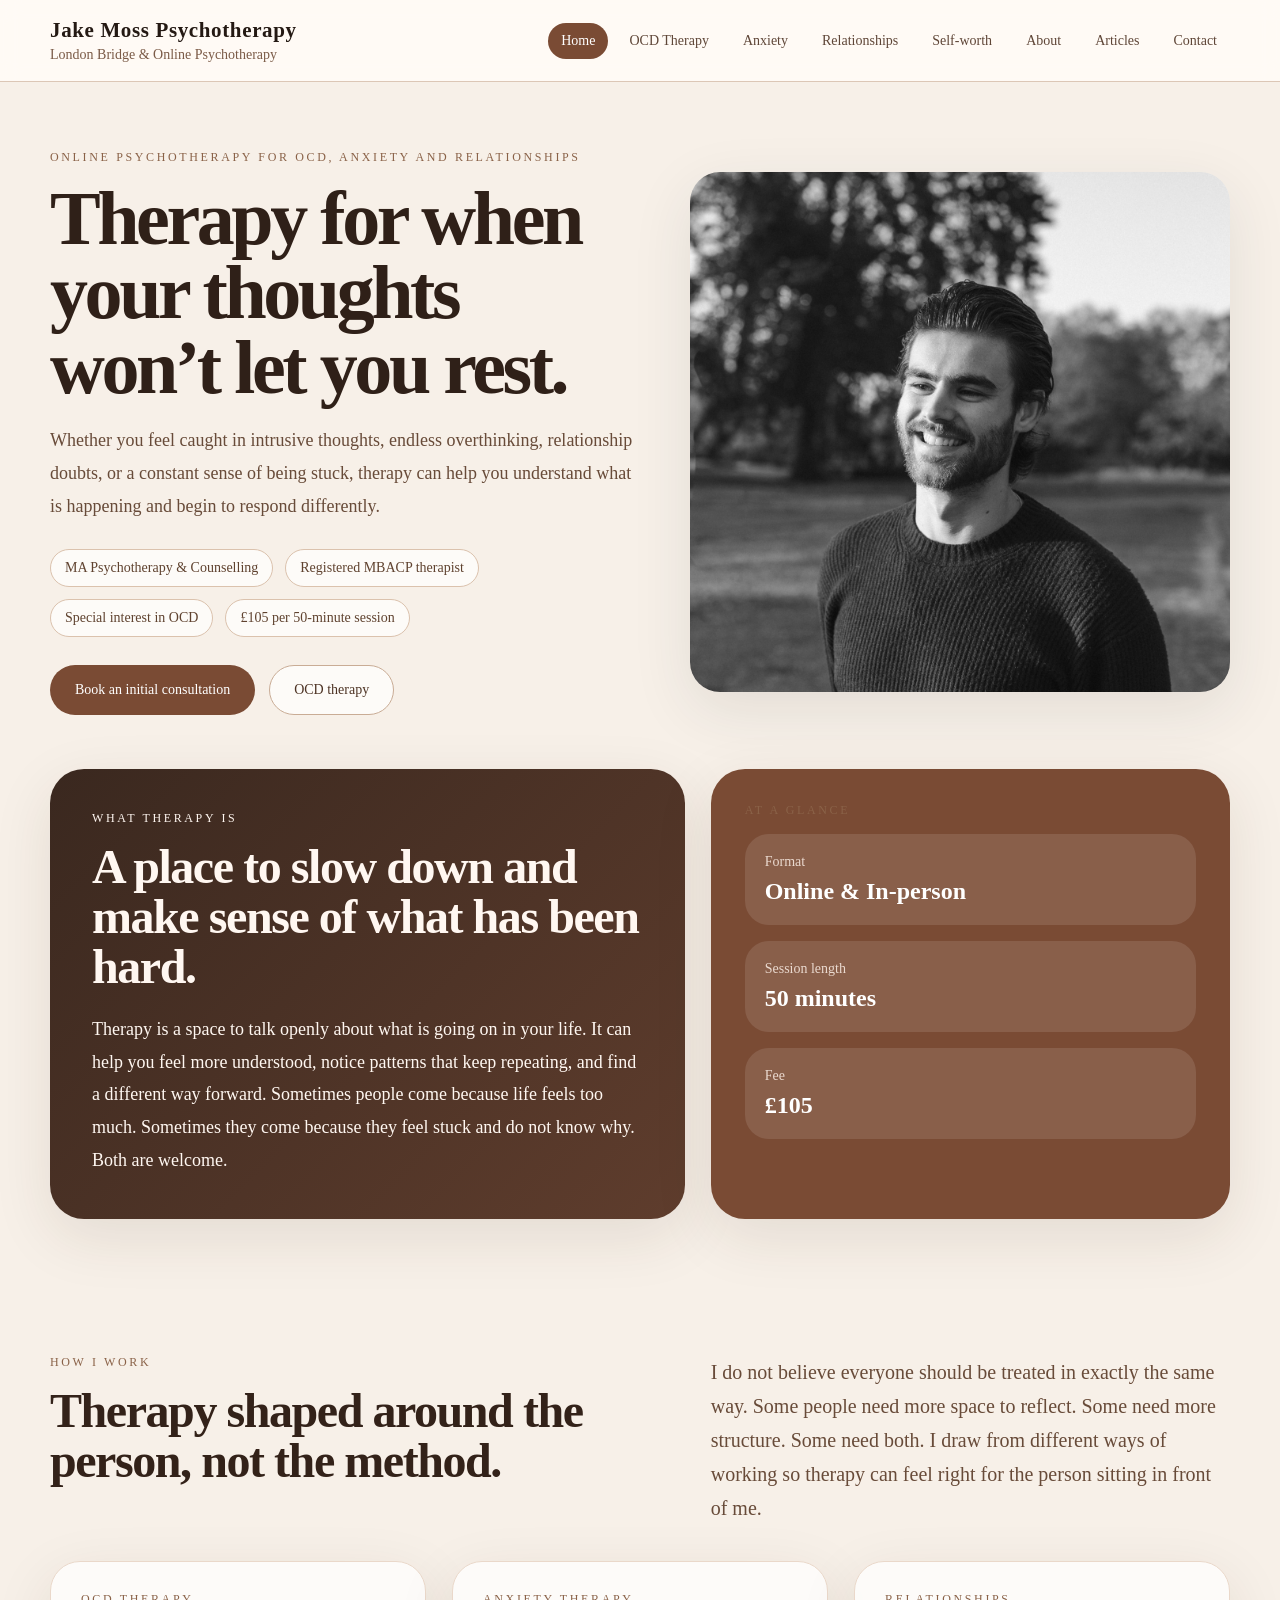
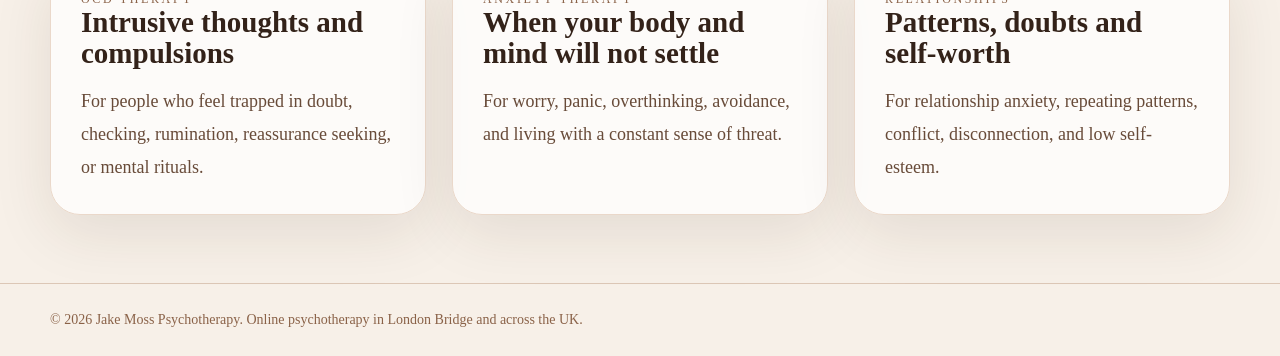
==== index.html @ 429a6d3c "Update index.html" ====
<!doctype html>
<html lang="en">
<head>
<meta charset="UTF-8">
<meta name="viewport" content="width=device-width, initial-scale=1.0">
<title>Therapy for OCD, Anxiety and Relationships | Jake Moss Psychotherapy</title>
<meta name="description" content="Online psychotherapy for OCD, anxiety, relationship difficulties and self-worth. £105 sessions with Jake Moss, registered MBACP therapist.">
<link rel="stylesheet" href="styles.css">
</head>
<body>
<header>
  <div class="container header-inner">
    <a class="brand" href="index.html">
      <p class="brand-title">Jake Moss Psychotherapy</p>
      <p class="brand-sub">London Bridge & Online Psychotherapy</p>
    </a>
    <nav><a class="nav-link active" href="index.html">Home</a>
<a class="nav-link " href="ocd-therapy.html">OCD Therapy</a>
<a class="nav-link " href="anxiety-therapy.html">Anxiety</a>
<a class="nav-link " href="relationship-therapy.html">Relationships</a>
<a class="nav-link " href="self-worth-therapy.html">Self-worth</a>
<a class="nav-link " href="about.html">About</a>
<a class="nav-link " href="articles.html">Articles</a>
<a class="nav-link " href="contact.html">Contact</a></nav>
  </div>
</header>
<main>
<section class="hero">
  <div class="container">
    <div class="hero-grid">
      <div>
        <p class="eyebrow">Online psychotherapy for OCD, anxiety and relationships</p>
        <h1>Therapy for when your thoughts won’t let you rest.</h1>
        <p class="copy">Whether you feel caught in intrusive thoughts, endless overthinking, relationship doubts, or a constant sense of being stuck, therapy can help you understand what is happening and begin to respond differently.</p>
        <div class="trust">
          <span class="pill">MA Psychotherapy & Counselling</span>
          <span class="pill">Registered MBACP therapist</span>
          <span class="pill">Special interest in OCD</span>
          <span class="pill">£105 per 50-minute session</span>
        </div>
        <div class="btn-row">
          <a class="btn btn-primary" href="contact.html">Book an initial consultation</a>
          <a class="btn btn-secondary" href="ocd-therapy.html">OCD therapy</a>
        </div>
      </div>
      <div>
        <img class="portrait-small" src="jake-moss.jpg" alt="Jake Moss">
      </div>
    </div>
    <div class="two-col" style="margin-top:54px">
      <div class="dark-card">
        <p class="eyebrow">What therapy is</p>
        <h2>A place to slow down and make sense of what has been hard.</h2>
        <p class="copy">Therapy is a space to talk openly about what is going on in your life. It can help you feel more understood, notice patterns that keep repeating, and find a different way forward. Sometimes people come because life feels too much. Sometimes they come because they feel stuck and do not know why. Both are welcome.</p>
      </div>
      <div class="side-card">
        <p class="eyebrow">At a glance</p>
        <div class="mini"><p class="mini-label">Format</p><p class="mini-value">Online & In-person</p></div>
        <div class="mini"><p class="mini-label">Session length</p><p class="mini-value">50 minutes</p></div>
        <div class="mini"><p class="mini-label">Fee</p><p class="mini-value">£105</p></div>
      </div>
    </div>
  </div>
</section>
<section class="section">
  <div class="container">
    <div class="two-col">
      <div>
        <p class="eyebrow">How I work</p>
        <h2>Therapy shaped around the person, not the method.</h2>
      </div>
      <p class="lead">I do not believe everyone should be treated in exactly the same way. Some people need more space to reflect. Some need more structure. Some need both. I draw from different ways of working so therapy can feel right for the person sitting in front of me.</p>
    </div>
    <div class="grid3">
      <a class="article-card" href="ocd-therapy.html"><p class="eyebrow">OCD therapy</p><h3>Intrusive thoughts and compulsions</h3><p class="card-copy">For people who feel trapped in doubt, checking, rumination, reassurance seeking, or mental rituals.</p></a>
      <a class="article-card" href="anxiety-therapy.html"><p class="eyebrow">Anxiety therapy</p><h3>When your body and mind will not settle</h3><p class="card-copy">For worry, panic, overthinking, avoidance, and living with a constant sense of threat.</p></a>
      <a class="article-card" href="relationship-therapy.html"><p class="eyebrow">Relationships</p><h3>Patterns, doubts and self-worth</h3><p class="card-copy">For relationship anxiety, repeating patterns, conflict, disconnection, and low self-esteem.</p></a>
    </div>
  </div>
</section>
</main>
<footer class="footer"><div class="container">© 2026 Jake Moss Psychotherapy. Online psychotherapy in London Bridge and across the UK.</div></footer>
</body>
</html>
---- styles.css ----
:root{
  --bg:#f7f0e8;--paper:#fffaf6;--card:#f8f1ea;--brown:#7a4b34;--dark:#3a261c;--deep:#2f241d;
  --text:#241913;--muted:#684b39;--line:#dcc7b6;--soft:#ead9cd;--shadow:0 18px 60px rgba(61,36,23,.10);
  --max:1180px;
}
*{box-sizing:border-box}
body{margin:0;background:var(--bg);color:var(--text);font-family:Georgia,"Times New Roman",serif}
a{color:inherit}
.container{width:min(var(--max),calc(100% - 48px));margin:auto}
header{position:sticky;top:0;z-index:20;background:rgba(255,250,246,.96);backdrop-filter:blur(10px);border-bottom:1px solid var(--line)}
.header-inner{display:flex;justify-content:space-between;align-items:center;gap:18px;flex-wrap:wrap;padding:18px 0}
.brand{text-decoration:none}.brand-title{margin:0;font-size:21px;font-weight:700;letter-spacing:.03em}.brand-sub{margin:4px 0 0;color:#7b5b47;font-size:14px}
nav{display:flex;gap:8px;flex-wrap:wrap}.nav-link{text-decoration:none;padding:10px 13px;border-radius:999px;color:#5f4637;font-size:14px}.nav-link:hover,.nav-link.active{background:var(--brown);color:white}
.hero,.section{padding:68px 0}.hero-grid,.split,.two-col,.grid3,.grid2,.contact-grid{display:grid;gap:26px}.hero-grid{grid-template-columns:1.04fr .96fr;gap:54px;align-items:center}.split{grid-template-columns:.82fr 1.18fr;gap:44px;align-items:start}.two-col{grid-template-columns:1.1fr .9fr}.grid3{grid-template-columns:repeat(3,1fr);margin-top:36px}.grid2{grid-template-columns:repeat(2,1fr);margin-top:36px}.contact-grid{grid-template-columns:1fr 1fr;align-items:start;gap:34px}
.eyebrow{margin:0;color:#8a6248;text-transform:uppercase;letter-spacing:.22em;font-size:12px}
h1{margin:16px 0 0;font-size:clamp(45px,7vw,76px);line-height:.98;letter-spacing:-.045em;color:#2f2018;max-width:900px}
h2{margin:16px 0 0;font-size:clamp(33px,4.8vw,48px);line-height:1.05;letter-spacing:-.03em;color:#332219}
h3{margin:0;font-size:29px;line-height:1.1;color:#332219}
.copy,.card-copy,.article-copy{font-size:18px;line-height:1.82;color:var(--muted)}.copy{margin:20px 0 0}.card-copy{margin:15px 0 0}.lead{font-size:20px;line-height:1.7;color:var(--muted);max-width:560px;margin:0}
.portrait-wrap{border-radius:34px;overflow:hidden;box-shadow:var(--shadow);background:#d9c8bc;min-height:560px}.portrait{width:100%;height:100%;min-height:560px;object-fit:cover;filter:grayscale(100%);display:block}.portrait-small{width:100%;height:520px;object-fit:cover;filter:grayscale(100%);display:block;border-radius:30px;box-shadow:var(--shadow)}
.btn-row{display:flex;gap:14px;flex-wrap:wrap;margin-top:28px}.btn{display:inline-flex;align-items:center;justify-content:center;text-decoration:none;border-radius:999px;padding:16px 24px;font-size:14px;border:1px solid transparent}.btn-primary{background:var(--brown);color:white}.btn-secondary{background:rgba(255,255,255,.72);border-color:#c9ac95;color:#4d3324}
.trust{display:flex;gap:12px;flex-wrap:wrap;margin-top:26px}.pill{border:1px solid #dbc2ad;background:rgba(255,255,255,.72);border-radius:999px;padding:10px 14px;color:#5f422f;font-size:14px}
.dark-card{background:linear-gradient(135deg,#3a281f,#5f3d2d);border-radius:34px;color:#fff7f1;padding:42px;box-shadow:var(--shadow)}.dark-card h2,.dark-card .copy,.dark-card .eyebrow{color:#fff7f1}
.card,.soft-card,.article-card,.contact-row,.form-card{box-shadow:var(--shadow)}.card{background:rgba(255,255,255,.74);border:1px solid #ead8ca;border-radius:30px;padding:30px}.soft-card{background:var(--card);border-radius:30px;padding:30px}.gradient-card{background:linear-gradient(180deg,#fffaf6,#f4e5d8);border-radius:30px;padding:30px;box-shadow:var(--shadow)}
.side-card{background:var(--brown);color:white;border-radius:34px;padding:34px;box-shadow:var(--shadow)}.mini{background:rgba(255,255,255,.11);border-radius:24px;padding:20px;margin-top:16px}.mini-label{margin:0;color:#ead9cf;font-size:14px}.mini-value{margin:8px 0 0;font-size:24px;color:white;font-weight:600}
.article-card{display:block;text-decoration:none;background:rgba(255,255,255,.75);border:1px solid #ead8ca;border-radius:30px;padding:30px;transition:.2s}.article-card:hover{transform:translateY(-2px);background:var(--paper);border-color:#c9ac95}
.article-body{max-width:880px}.article-meta{margin:14px 0 30px;color:#8a6248;font-size:15px;line-height:1.7}.refs{color:var(--muted);line-height:1.7;padding-left:20px}.refs li{margin-bottom:10px}
.contact-row{display:flex;align-items:center;gap:14px;background:white;border-radius:18px;padding:16px;margin-top:16px;color:#4a2e1f}.icon{color:#8a5439;width:22px;text-align:center}.form-card{background:white;border:1px solid #ead8ca;border-radius:34px;padding:34px}label{display:block;margin-bottom:8px;color:#5d4030;font-weight:600;font-size:14px}.field{margin-bottom:20px}input,textarea{width:100%;border-radius:16px;border:1px solid #e1cbbb;padding:14px 16px;font-family:inherit;font-size:16px}textarea{min-height:150px;resize:vertical}.button-submit{width:100%;border:0;background:var(--brown);color:white;border-radius:999px;padding:18px 24px;font-family:inherit;font-size:14px}.form-note{font-size:14px;color:#8a6a57;line-height:1.6}
.footer{border-top:1px solid var(--line);padding:28px 0;color:#8a6248;font-size:14px}
@media(max-width:900px){.hero-grid,.split,.two-col,.grid3,.grid2,.contact-grid{grid-template-columns:1fr}.header-inner{align-items:flex-start;flex-direction:column}.portrait-wrap,.portrait{min-height:420px}}
@media(max-width:640px){.container{width:min(var(--max),calc(100% - 32px))}.hero,.section{padding:42px 0}.dark-card,.card,.soft-card,.gradient-card,.side-card,.form-card,.article-card{padding:24px}.nav-link{padding:9px 10px}}/* Mobile homepage image fix */
@media(max-width:640px){

  .hero .portrait-wrap{
    height:360px !important;
    min-height:360px !important;
    max-height:360px !important;
    overflow:hidden !important;
  }

  .hero .portrait{
    width:100% !important;
    height:100% !important;
    min-height:0 !important;
    object-fit:cover !important;
    object-position:center 38% !important;
  }

}
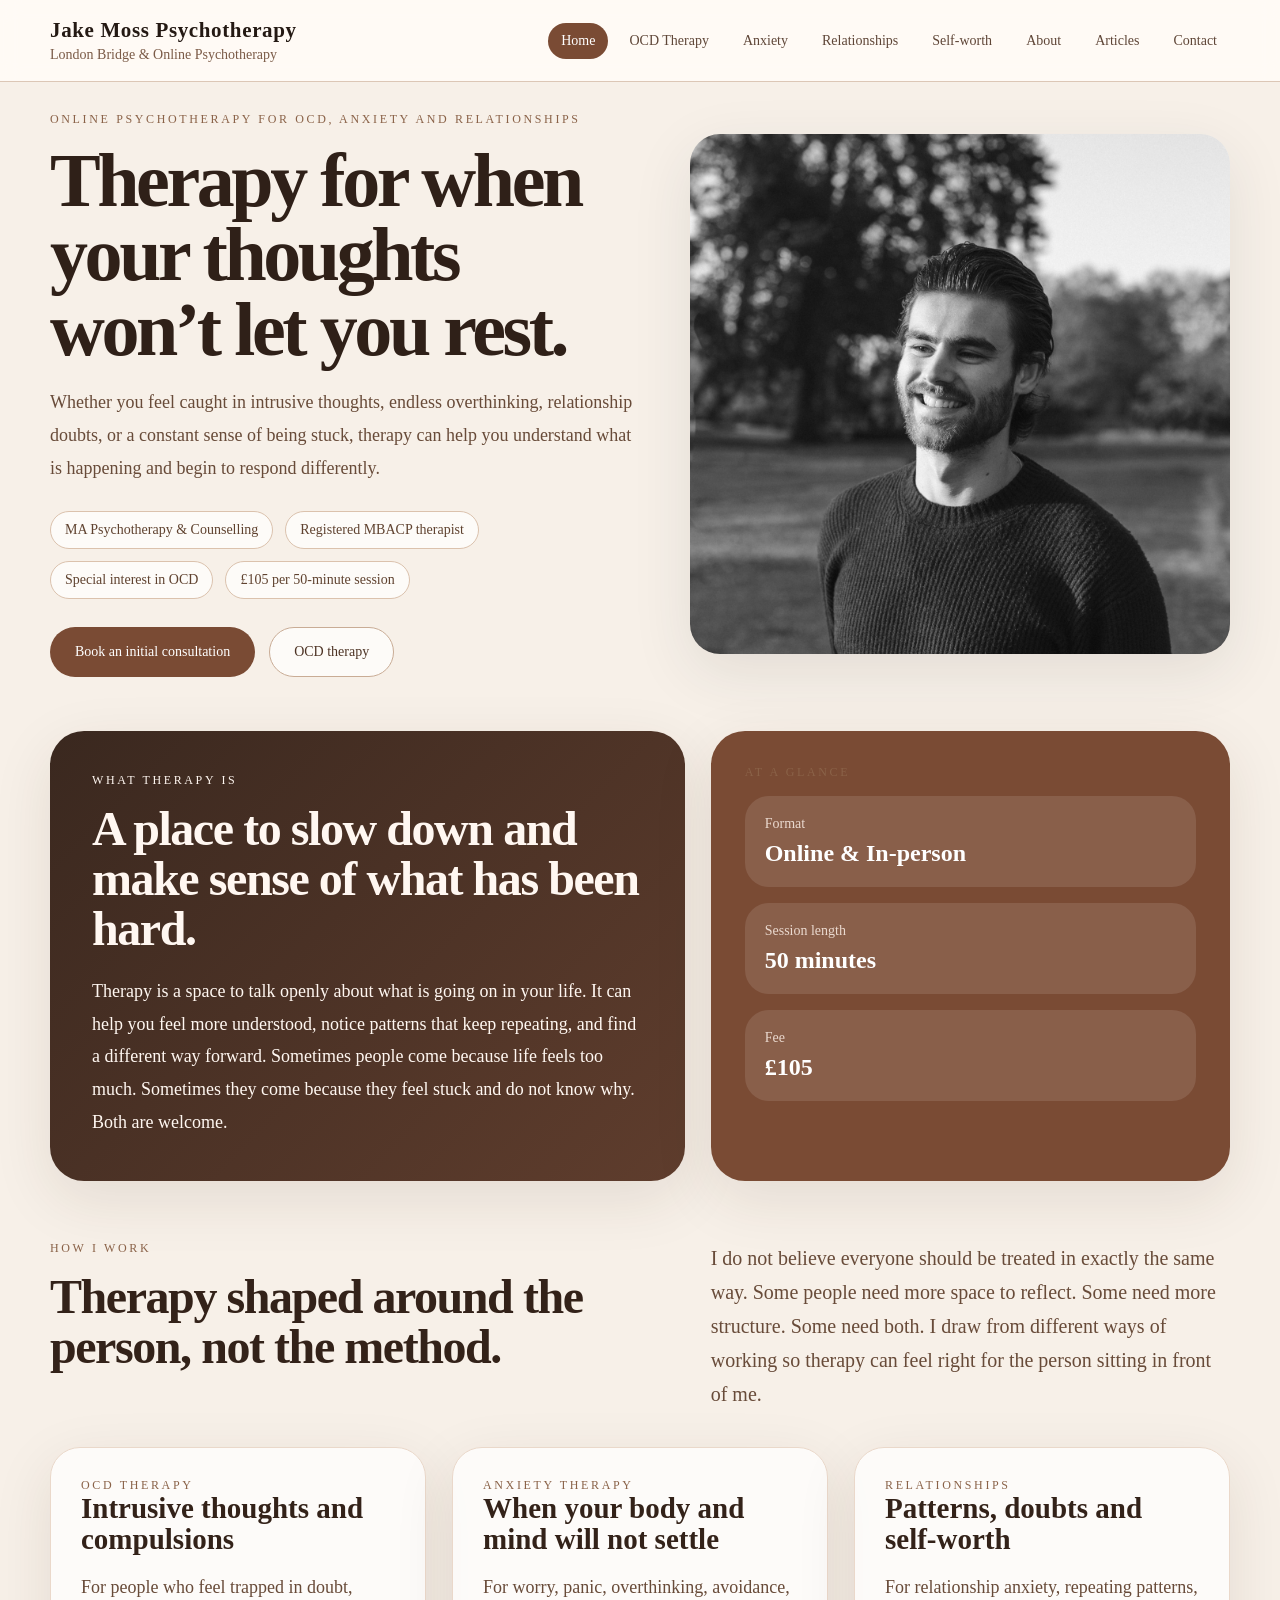
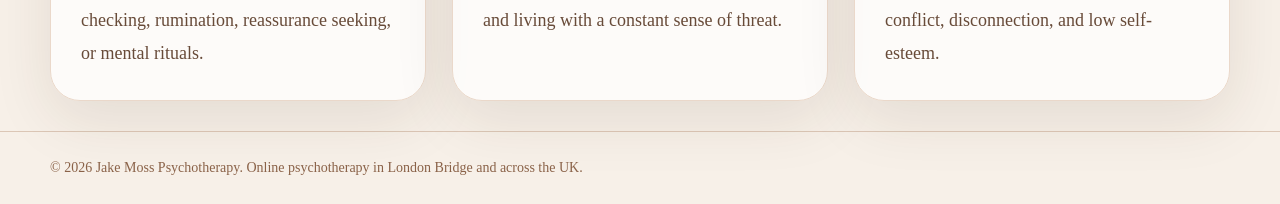
==== commit f63e4b63: "Update index.html" ====
--- a/index.html
+++ b/index.html
@@ -7,6 +7,15 @@
 <meta name="description" content="Online psychotherapy for OCD, anxiety, relationship difficulties and self-worth. £105 sessions with Jake Moss, registered MBACP therapist.">
 <link rel="stylesheet" href="styles.css">
 </head>
+  <!-- Google tag (gtag.js) -->
+<script async src="https://www.googletagmanager.com/gtag/js?id=G-9EXJFHZ0Q1"></script>
+<script>
+  window.dataLayer = window.dataLayer || [];
+  function gtag(){dataLayer.push(arguments);}
+  gtag('js', new Date());
+
+  gtag('config', 'G-9EXJFHZ0Q1');
+</script>
 <body>
 <header>
   <div class="container header-inner">
--- a/styles.css
+++ b/styles.css
@@ -12,7 +12,7 @@
 .header-inner{display:flex;justify-content:space-between;align-items:center;gap:18px;flex-wrap:wrap;padding:18px 0}
 .brand{text-decoration:none}.brand-title{margin:0;font-size:21px;font-weight:700;letter-spacing:.03em}.brand-sub{margin:4px 0 0;color:#7b5b47;font-size:14px}
 nav{display:flex;gap:8px;flex-wrap:wrap}.nav-link{text-decoration:none;padding:10px 13px;border-radius:999px;color:#5f4637;font-size:14px}.nav-link:hover,.nav-link.active{background:var(--brown);color:white}
-.hero,.section{padding:68px 0}.hero-grid,.split,.two-col,.grid3,.grid2,.contact-grid{display:grid;gap:26px}.hero-grid{grid-template-columns:1.04fr .96fr;gap:54px;align-items:center}.split{grid-template-columns:.82fr 1.18fr;gap:44px;align-items:start}.two-col{grid-template-columns:1.1fr .9fr}.grid3{grid-template-columns:repeat(3,1fr);margin-top:36px}.grid2{grid-template-columns:repeat(2,1fr);margin-top:36px}.contact-grid{grid-template-columns:1fr 1fr;align-items:start;gap:34px}
+.hero,.section{padding:30px 0}.hero-grid,.split,.two-col,.grid3,.grid2,.contact-grid{display:grid;gap:26px}.hero-grid{grid-template-columns:1.04fr .96fr;gap:54px;align-items:center}.split{grid-template-columns:.82fr 1.18fr;gap:44px;align-items:start}.two-col{grid-template-columns:1.1fr .9fr}.grid3{grid-template-columns:repeat(3,1fr);margin-top:36px}.grid2{grid-template-columns:repeat(2,1fr);margin-top:36px}.contact-grid{grid-template-columns:1fr 1fr;align-items:start;gap:34px}
 .eyebrow{margin:0;color:#8a6248;text-transform:uppercase;letter-spacing:.22em;font-size:12px}
 h1{margin:16px 0 0;font-size:clamp(45px,7vw,76px);line-height:.98;letter-spacing:-.045em;color:#2f2018;max-width:900px}
 h2{margin:16px 0 0;font-size:clamp(33px,4.8vw,48px);line-height:1.05;letter-spacing:-.03em;color:#332219}
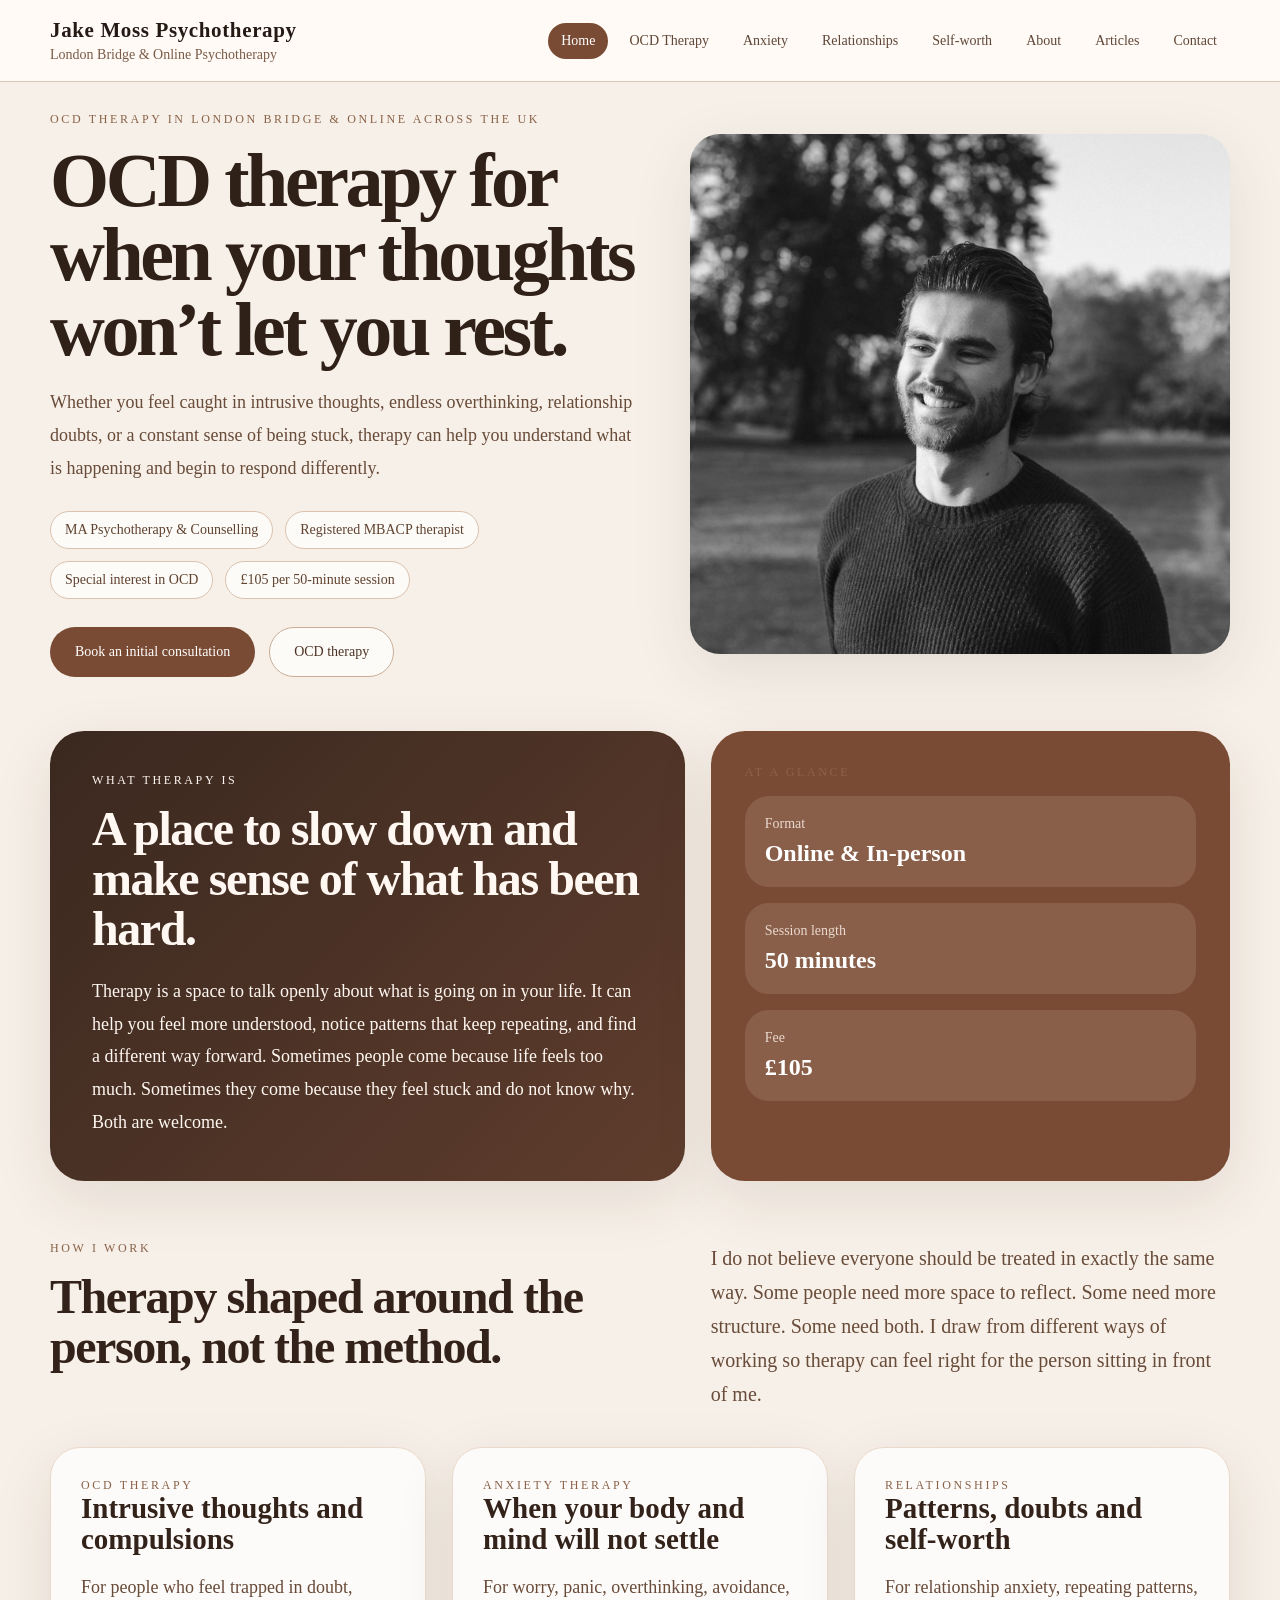
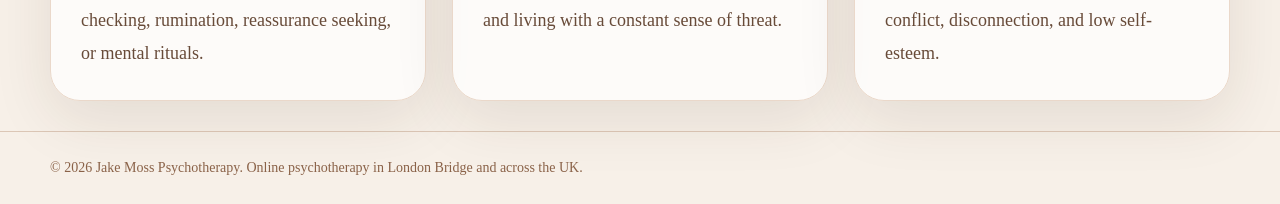
==== commit a977ff4b: "Update index.html" ====
--- a/index.html
+++ b/index.html
@@ -1,10 +1,41 @@
 <!doctype html>
 <html lang="en">
+<script type="application/ld+json">
+{
+  "@context": "https://schema.org",
+  "@type": "ProfessionalService",
+  "name": "Jake Moss Psychotherapy",
+  "url": "https://jmosstherapy.com/",
+  "image": "https://jmosstherapy.com/jake-moss.jpg",
+  "description": "OCD therapy in London Bridge and online across the UK with Jake Moss, registered MBACP psychotherapist.",
+  "areaServed": [
+    "London Bridge",
+    "London",
+    "United Kingdom"
+  ],
+  "priceRange": "£105 per 50-minute session",
+  "founder": {
+    "@type": "Person",
+    "name": "Jake Moss",
+    "jobTitle": "Psychotherapist",
+    "affiliation": "BACP",
+    "knowsAbout": [
+      "OCD",
+      "Pure O",
+      "Intrusive thoughts",
+      "Mental compulsions",
+      "Anxiety",
+      "Psychotherapy"
+    ]
+  }
+}
+</script>
 <head>
 <meta charset="UTF-8">
 <meta name="viewport" content="width=device-width, initial-scale=1.0">
-<title>Therapy for OCD, Anxiety and Relationships | Jake Moss Psychotherapy</title>
-<meta name="description" content="Online psychotherapy for OCD, anxiety, relationship difficulties and self-worth. £105 sessions with Jake Moss, registered MBACP therapist.">
+<title>OCD Therapist London Bridge | Moss Psychotherapy</title>
+<meta name="description" content="OCD therapy in London Bridge and online across the UK with Jake Moss, registered MBACP psychotherapist. Specialist support for intrusive thoughts, Pure O, anxiety and rumination.">
+<link rel="canonical" href="https://jmosstherapy.com/">
 <link rel="stylesheet" href="styles.css">
 </head>
   <!-- Google tag (gtag.js) -->
@@ -38,8 +69,8 @@
   <div class="container">
     <div class="hero-grid">
       <div>
-        <p class="eyebrow">Online psychotherapy for OCD, anxiety and relationships</p>
-        <h1>Therapy for when your thoughts won’t let you rest.</h1>
+        <p class="eyebrow">OCD therapy in London Bridge & online across the UK</p>
+<h1>OCD therapy for when your thoughts won’t let you rest.</h1>
         <p class="copy">Whether you feel caught in intrusive thoughts, endless overthinking, relationship doubts, or a constant sense of being stuck, therapy can help you understand what is happening and begin to respond differently.</p>
         <div class="trust">
           <span class="pill">MA Psychotherapy & Counselling</span>
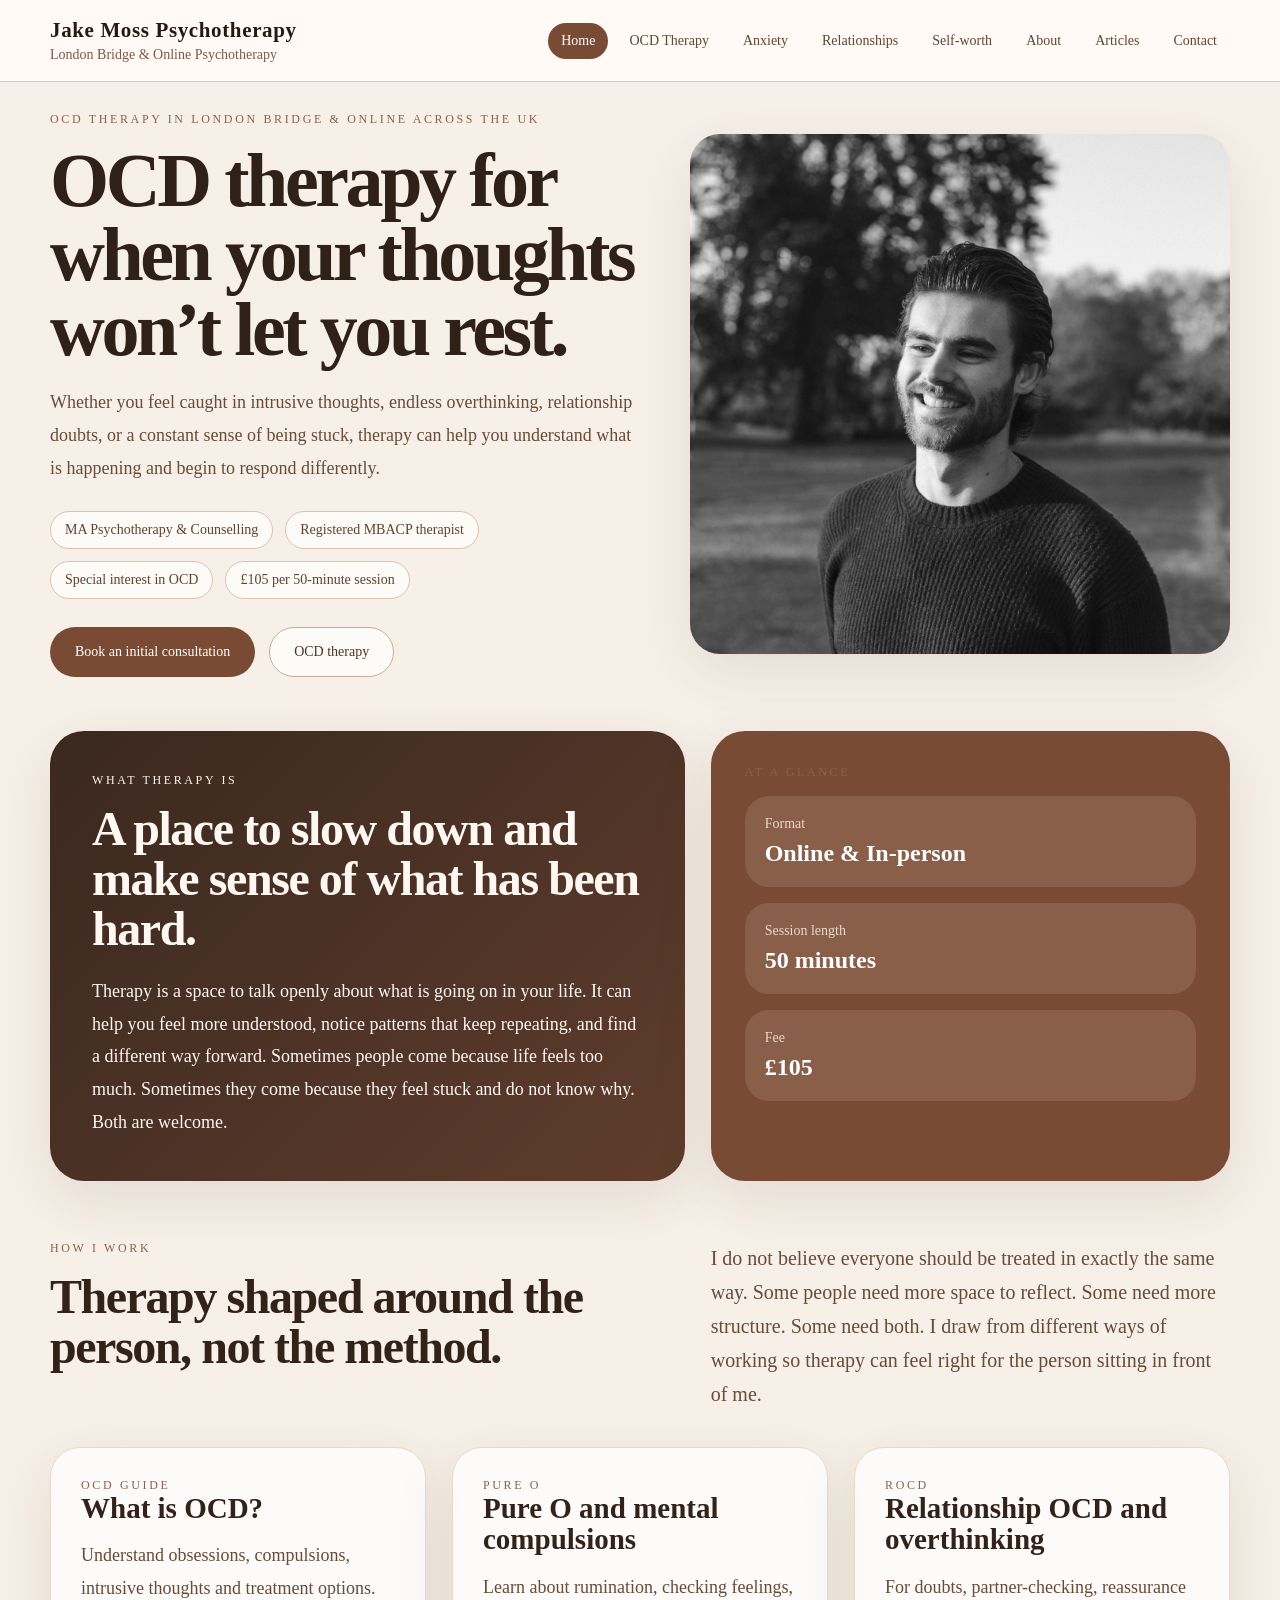
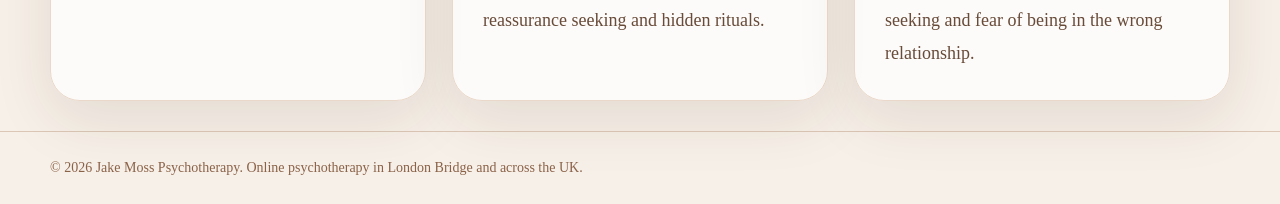
==== commit 45258a2f: "Update index.html" ====
--- a/index.html
+++ b/index.html
@@ -111,11 +111,25 @@
       </div>
       <p class="lead">I do not believe everyone should be treated in exactly the same way. Some people need more space to reflect. Some need more structure. Some need both. I draw from different ways of working so therapy can feel right for the person sitting in front of me.</p>
     </div>
-    <div class="grid3">
-      <a class="article-card" href="ocd-therapy.html"><p class="eyebrow">OCD therapy</p><h3>Intrusive thoughts and compulsions</h3><p class="card-copy">For people who feel trapped in doubt, checking, rumination, reassurance seeking, or mental rituals.</p></a>
-      <a class="article-card" href="anxiety-therapy.html"><p class="eyebrow">Anxiety therapy</p><h3>When your body and mind will not settle</h3><p class="card-copy">For worry, panic, overthinking, avoidance, and living with a constant sense of threat.</p></a>
-      <a class="article-card" href="relationship-therapy.html"><p class="eyebrow">Relationships</p><h3>Patterns, doubts and self-worth</h3><p class="card-copy">For relationship anxiety, repeating patterns, conflict, disconnection, and low self-esteem.</p></a>
-    </div>
+   <div class="grid3">
+  <a class="article-card" href="what-is-ocd.html">
+    <p class="eyebrow">OCD guide</p>
+    <h3>What is OCD?</h3>
+    <p class="card-copy">Understand obsessions, compulsions, intrusive thoughts and treatment options.</p>
+  </a>
+
+  <a class="article-card" href="pure-o-mental-compulsions.html">
+    <p class="eyebrow">Pure O</p>
+    <h3>Pure O and mental compulsions</h3>
+    <p class="card-copy">Learn about rumination, checking feelings, reassurance seeking and hidden rituals.</p>
+  </a>
+
+  <a class="article-card" href="relationship-overthinking.html">
+    <p class="eyebrow">ROCD</p>
+    <h3>Relationship OCD and overthinking</h3>
+    <p class="card-copy">For doubts, partner-checking, reassurance seeking and fear of being in the wrong relationship.</p>
+  </a>
+</div>
   </div>
 </section>
 </main>
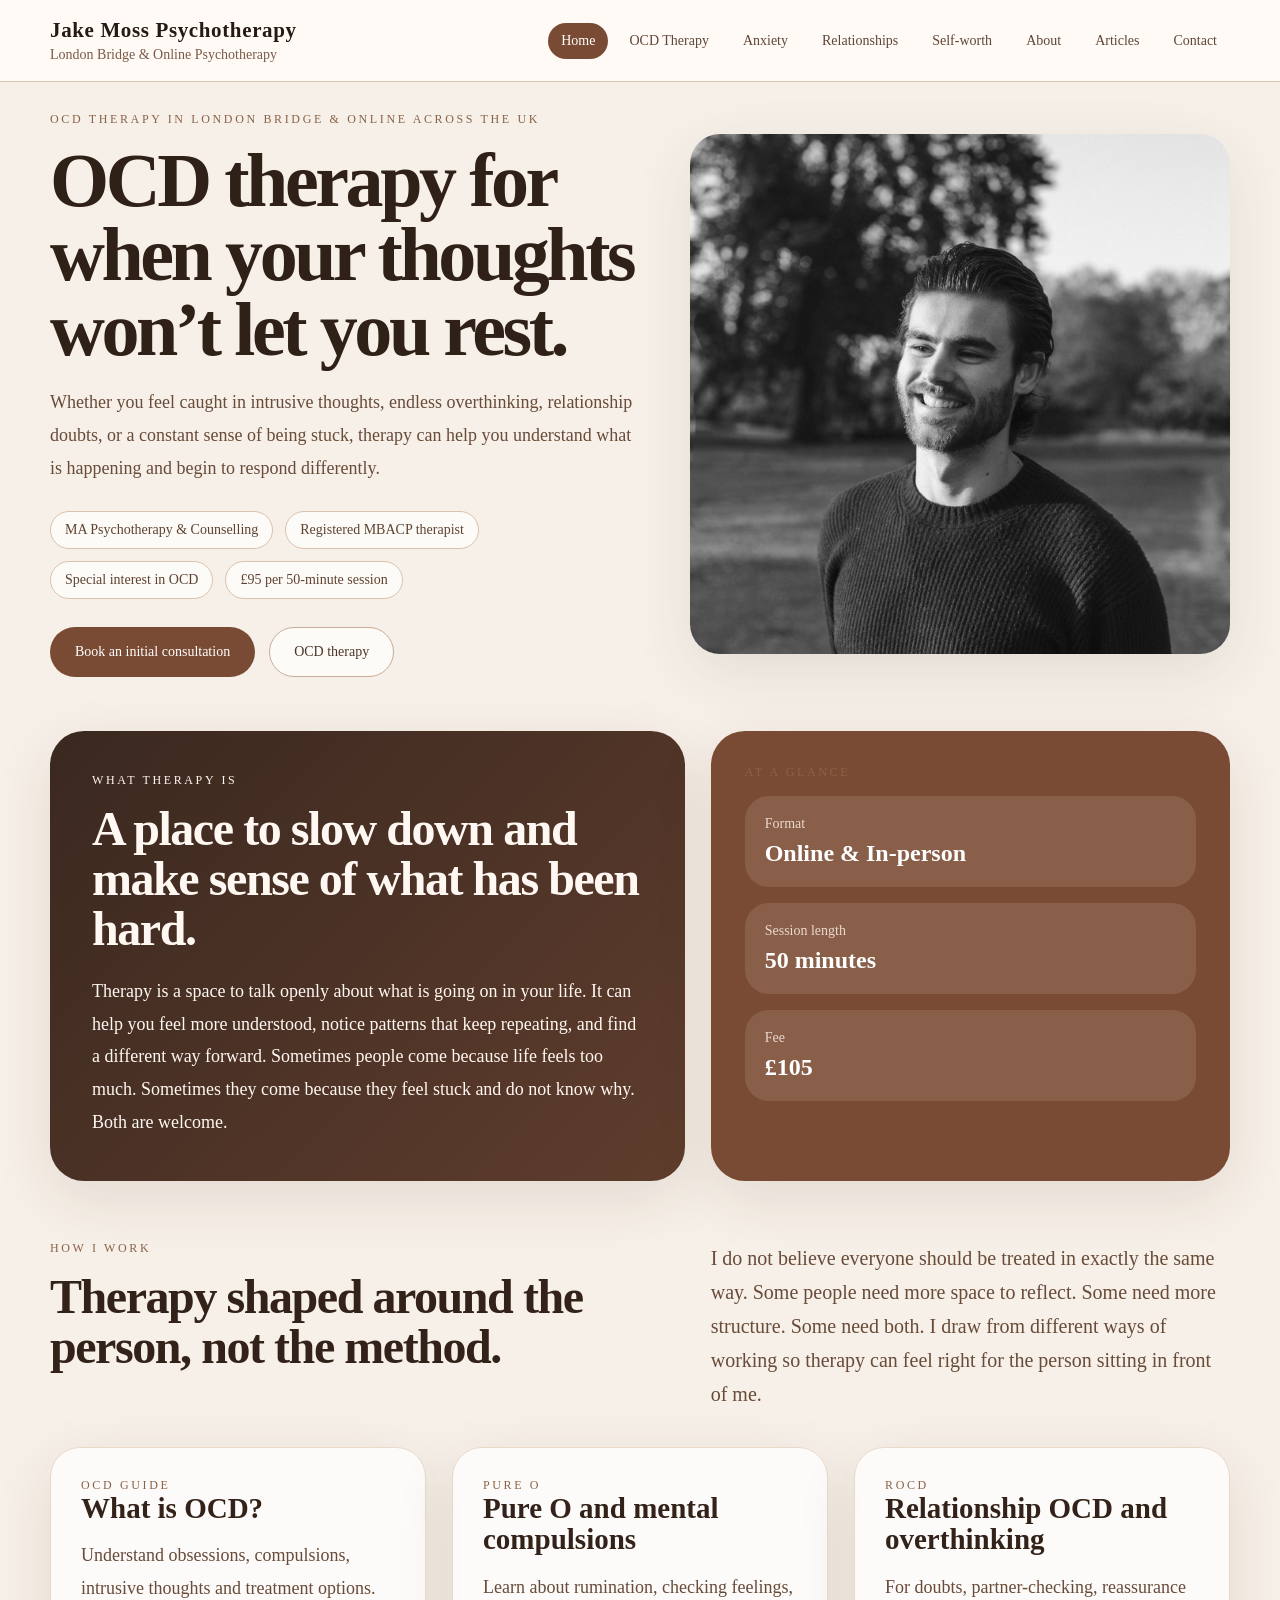
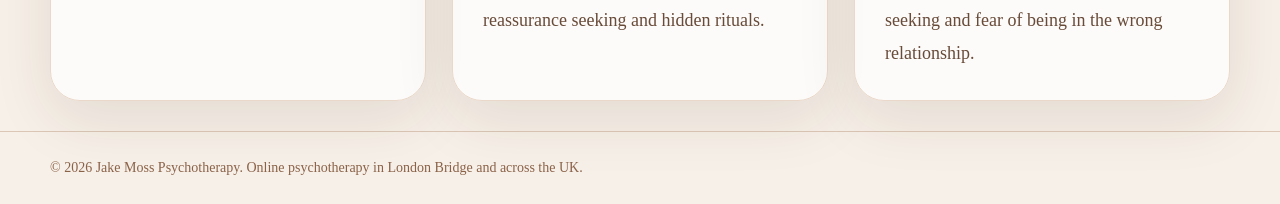
==== commit bde5f55c: "Update index.html" ====
--- a/index.html
+++ b/index.html
@@ -13,7 +13,7 @@
     "London",
     "United Kingdom"
   ],
-  "priceRange": "£105 per 50-minute session",
+  "priceRange": "£95 per 50-minute session",
   "founder": {
     "@type": "Person",
     "name": "Jake Moss",
@@ -76,7 +76,7 @@
           <span class="pill">MA Psychotherapy & Counselling</span>
           <span class="pill">Registered MBACP therapist</span>
           <span class="pill">Special interest in OCD</span>
-          <span class="pill">£105 per 50-minute session</span>
+          <span class="pill">£95 per 50-minute session</span>
         </div>
         <div class="btn-row">
           <a class="btn btn-primary" href="contact.html">Book an initial consultation</a>
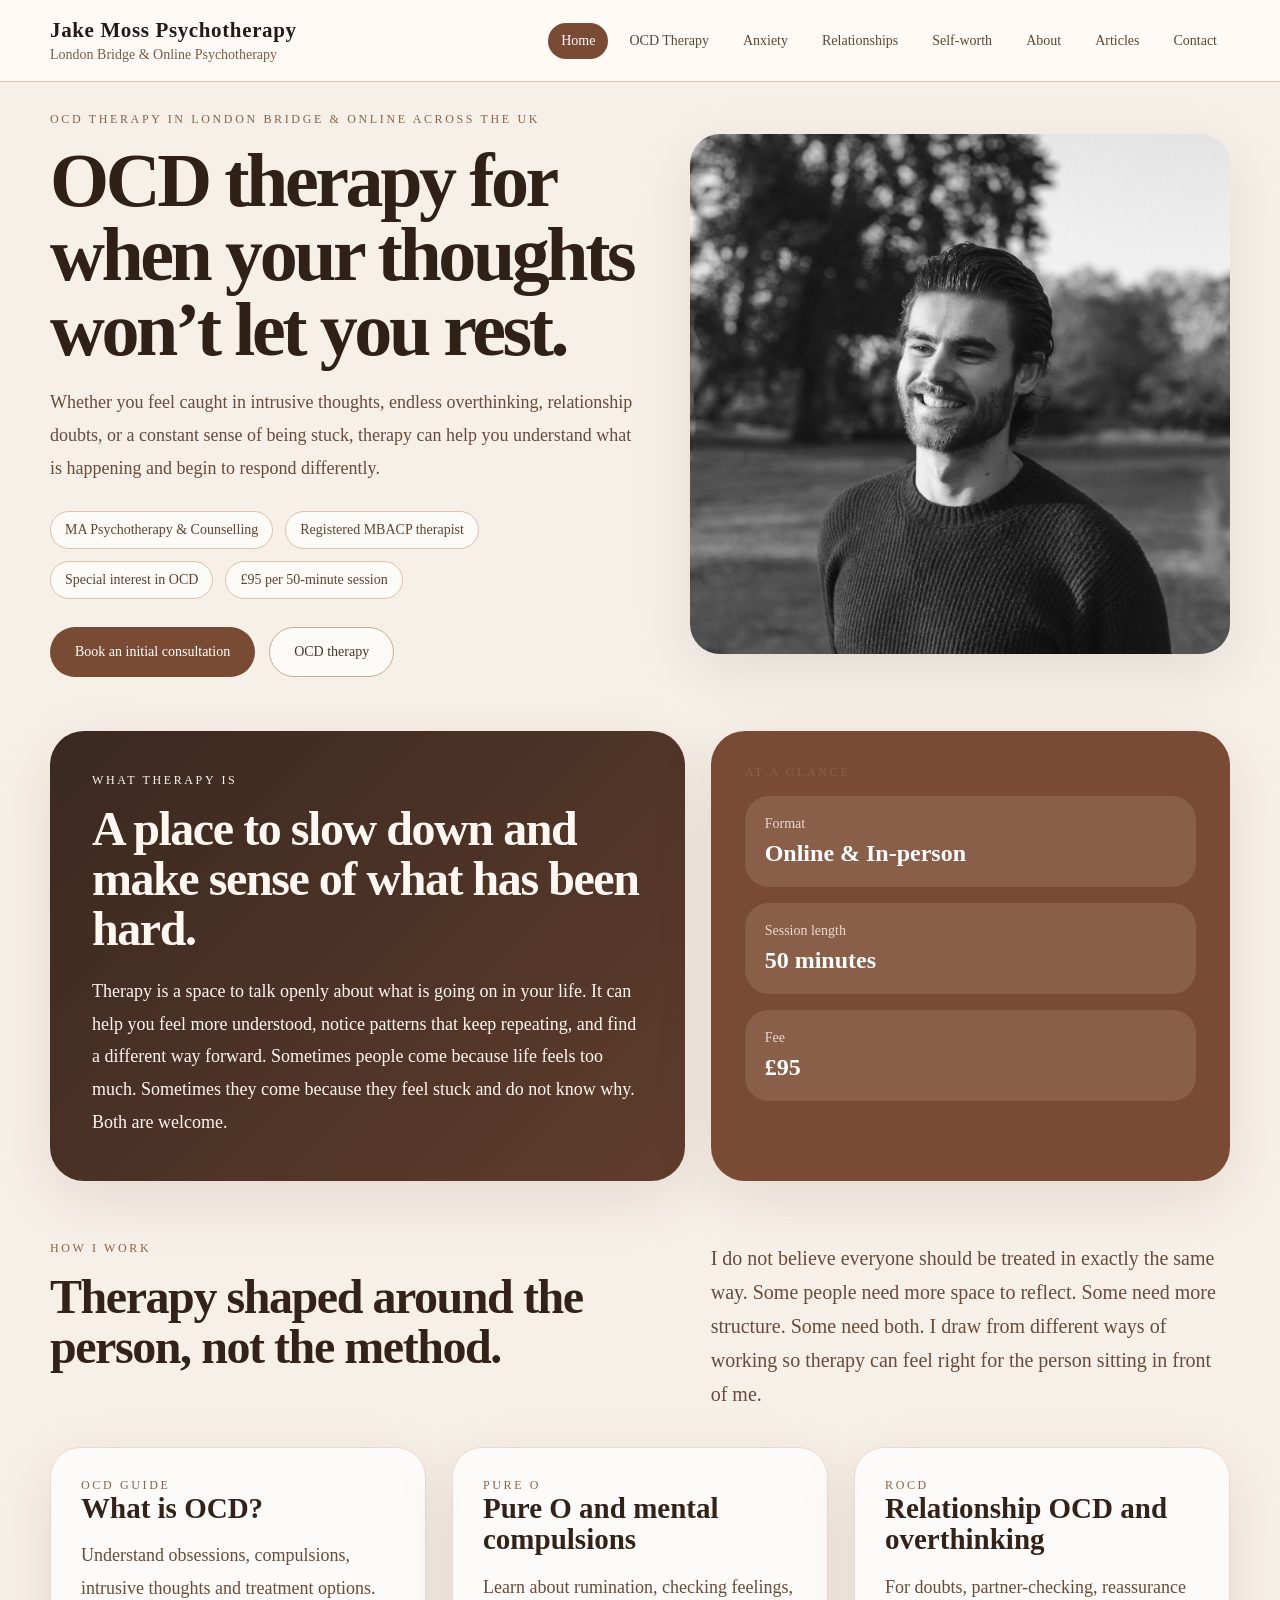
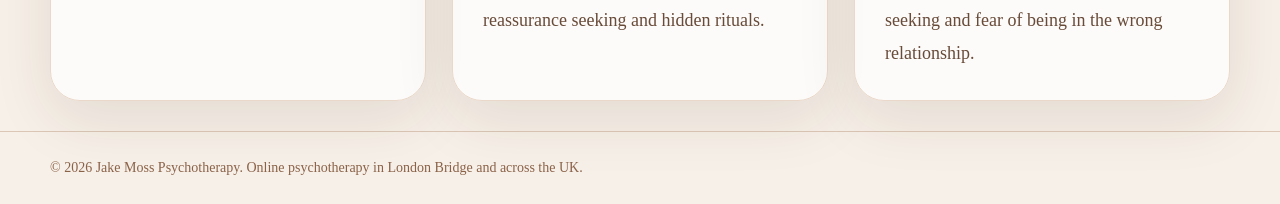
==== commit 4e4bbe5f: "Update index.html" ====
--- a/index.html
+++ b/index.html
@@ -97,7 +97,7 @@
         <p class="eyebrow">At a glance</p>
         <div class="mini"><p class="mini-label">Format</p><p class="mini-value">Online & In-person</p></div>
         <div class="mini"><p class="mini-label">Session length</p><p class="mini-value">50 minutes</p></div>
-        <div class="mini"><p class="mini-label">Fee</p><p class="mini-value">£105</p></div>
+        <div class="mini"><p class="mini-label">Fee</p><p class="mini-value">£95</p></div>
       </div>
     </div>
   </div>
